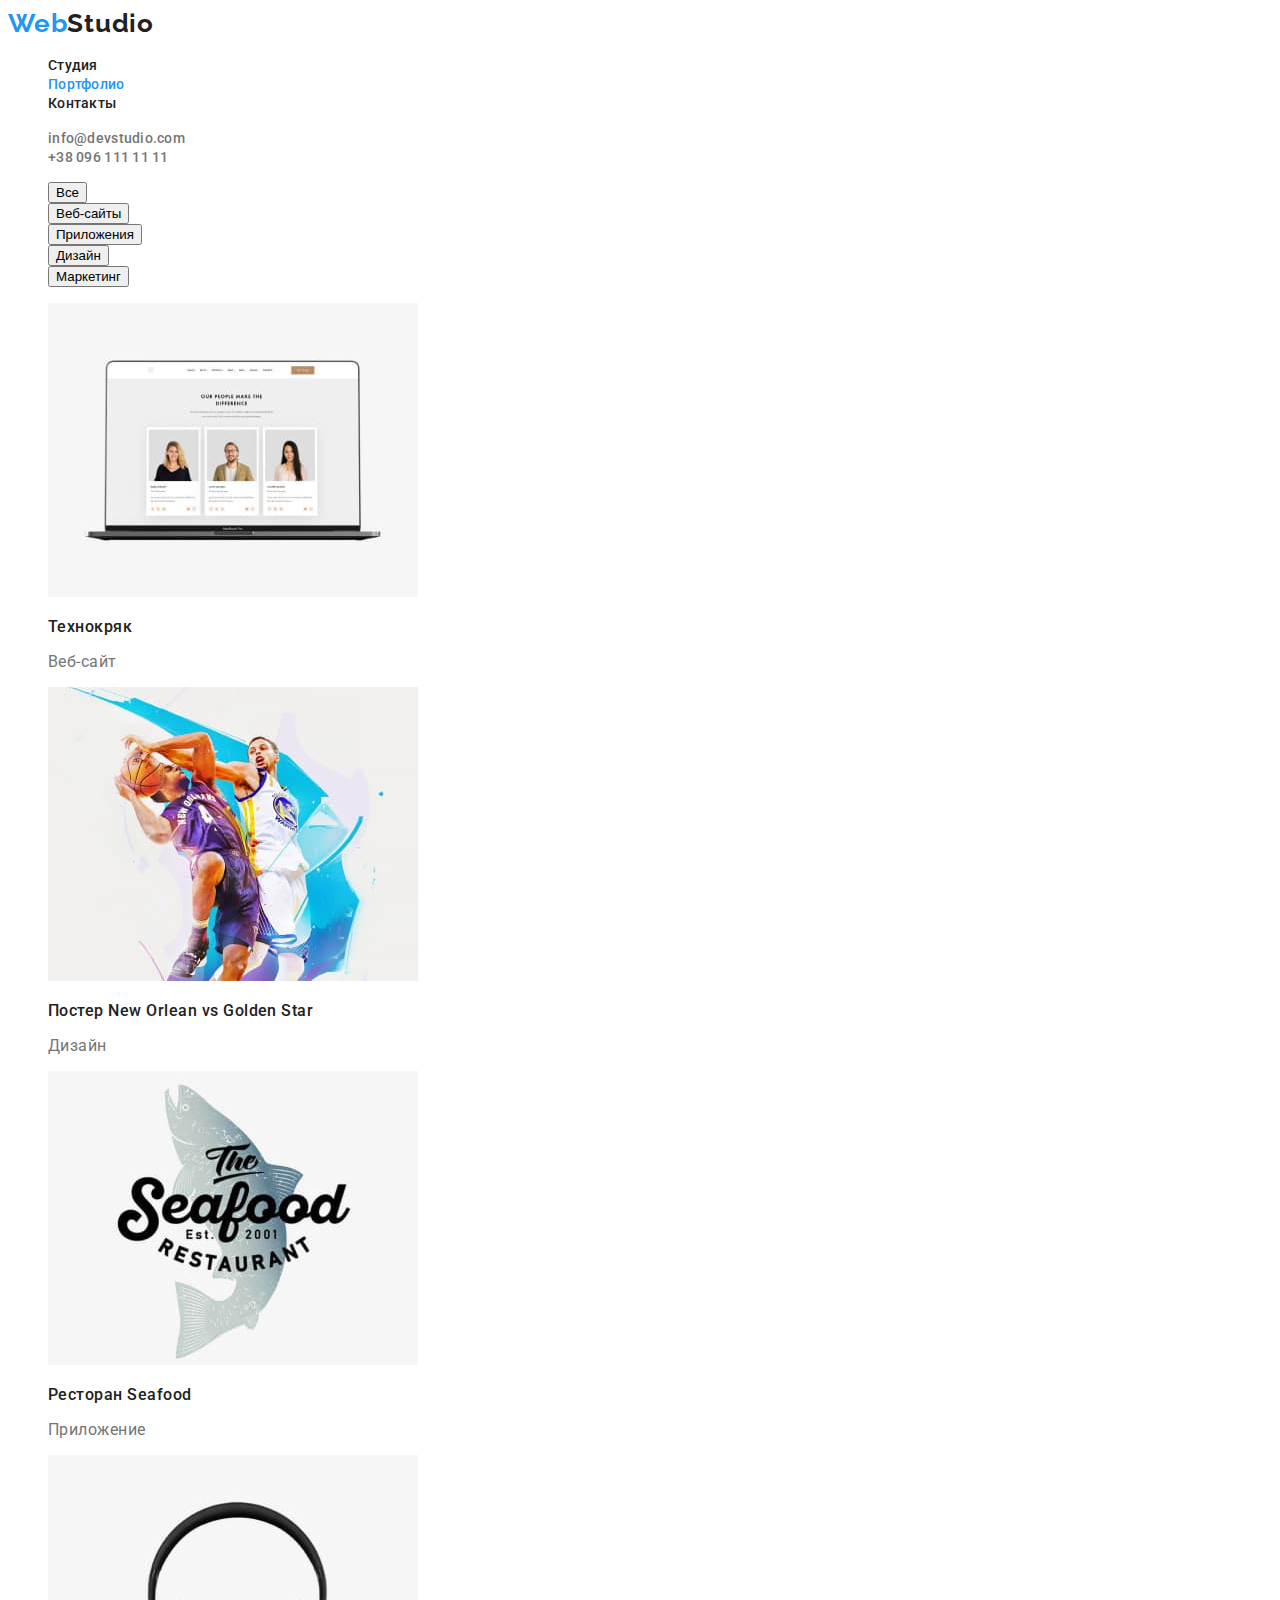
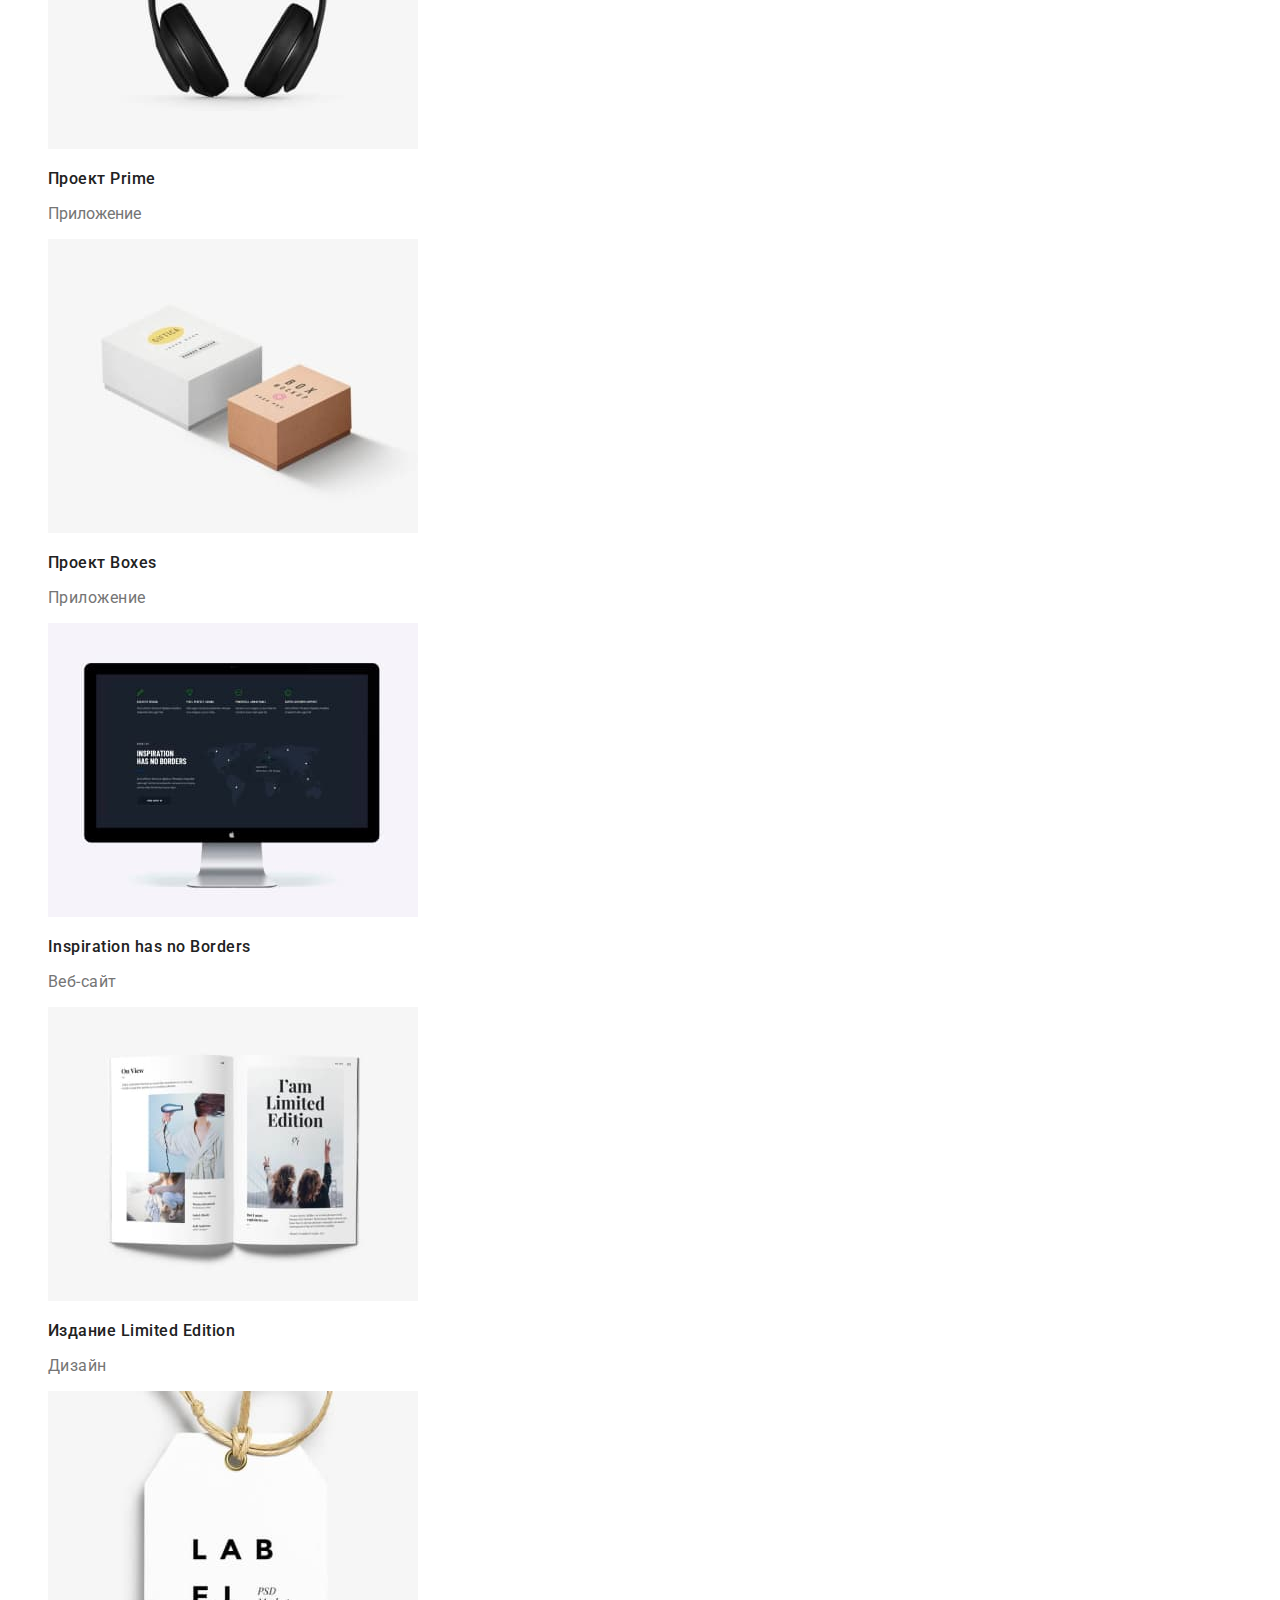
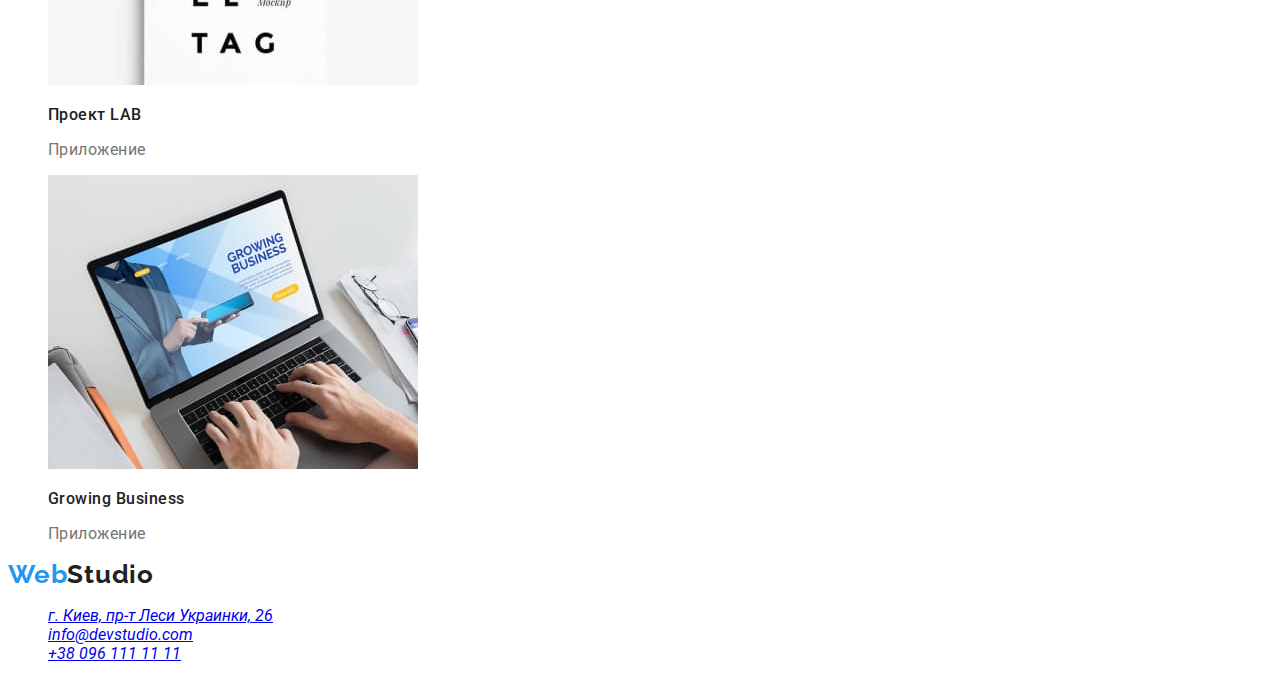
==== portfolio.html @ 40809d77 "Decorate pages" ====
<!DOCTYPE html>
<html lang="en">
<head>
    <meta charset="UTF-8">
    <meta http-equiv="X-UA-Compatible" content="IE=edge">
    <meta name="viewport" content="width=device-width, initial-scale=1.0">
    <title>Document</title>
    <link href="https://fonts.googleapis.com/css2?family=Raleway:wght@700&family=Roboto:wght@400;500;700;900&display=swap"
        rel="stylesheet">
    <link rel="stylesheet" href="CSS/styles.css">
</head>
<body>
    <header>
    <nav>
        <a lang="en" href="./index.html" class="logo">Web<span class="studio">Studio</span></a>
        <ul class="site-nav">
            <li><a href="./index.html" class="link">Студия</a></li>
            <li><a href="./portfolio.html" class="link current">Портфолио</a></li>
            <li><a href="" class="link">Контакты</a></li>
        </ul>
    </nav>
    <ul class="contacts">
        <li><a href="mailto:info@devstudio.com" class="link">info@devstudio.com</a></li>
        <li><a href="tel:+380961111111" class="link">+38 096 111 11 11</a></li>
    </ul>
    
    </header>
    
    <main>
        <!--Портфолио-->
        <section>
            <h1 hidden>Портфолио</h1>
            <!--Фильтр-->
            <ul>
                <li> <button type="button">Все</button></li>
                <li> <button type="button">Веб-сайты</button></li>
                <li> <button type="button">Приложения</button></li>
                <li> <button type="button">Дизайн</button></li>
                <li> <button type="button">Маркетинг</button></li>
            </ul>
            <ul class="work-list">
                <li>
                    <img src="./images/portfolio/img1.jpg" alt="страница сайта с фото сотрудников" width="370">
                    <h3 class="title">Технокряк</h3>
                    <p class="work-list-item">Веб-сайт</p>
                </li>
                <li>
                    <img src="./images/portfolio/img2.jpg" alt="мужчины играют в баскетбол" width="370">
                    <h3 class="title">Постер New Orlean vs Golden Star</h3>
                    <p class="work-list-item">Дизайн</p>
                </li>
                <li>
                    <img src="./images/portfolio/img3.jpg" alt="логотип ресторана" width="370">
                    <h3 class="title">Ресторан Seafood</h3>
                    <p class="work-list-item">Приложение</p>
                </li>
                <li>
                    <img src="./images/portfolio/img4.jpg" alt="наушники" width="370">
                    <h3 class="title">Проект Prime</h3>
                    <p>Приложение</p>
                </li>
                <li>
                    <img src="./images/portfolio/img5.jpg" alt="белая и коричневая коробочки" width="370">
                    <h3 class="title">Проект Boxes</h3>
                    <p class="work-list-item">Приложение</p>
                </li>
                <li> 
                    <img src="./images/portfolio/img6.jpg" alt="страница сайта на экране монитора" width="370">
                    <h3 class="title">Inspiration has no Borders</h3>
                    <p class="work-list-item">Веб-сайт</p>
                </li>
                <li>
                    <img src="./images/portfolio/img7.jpg" alt="разворот журнала" width="370">
                    <h3 class="title">Издание Limited Edition</h3>
                    <p class="work-list-item">Дизайн</p>
                </li>
                <li>
                    <img src="./images/portfolio/img8.jpg" alt="бумажный стикер с надписью на веревке" width="370">
                    <h3 class="title">Проект LAB</h3>
                    <p class="work-list-item">Приложение</p>
                </li>
                <li>
                    <img src="./images/portfolio/img9.jpg" alt="руки печатают на клавиатуре открытого лэптопа" width="370">
                    <h3 class="title">Growing Business</h3>
                    <p class="work-list-item">Приложение</p>
                </li>
            </ul>
        </section> 
    
    </main>
    <footer>
        <!--Контакты-->
        <a lang="en" href="./index.html" class="logo">Web<span class="studio">Studio</span></a>
        <address>
            <ul>
                <li><a href="https://goo.gl/maps/wL5UkcS4z9jSfZPP9" target="_blank" rel="noopener noreferrer">г. Киев, пр-т
                        Леси Украинки, 26</a></li>
                <li><a href="mailto:info@devstudio.com">info@devstudio.com</a></li>
                <li><a href="tel:+380961111111">+38 096 111 11 11</a></li>
            </ul>
        </address>
    
    </footer>
 
</body>
</html>
---- CSS/styles.css ----
/* цвет основного текста #757575; */
/* вторичный цвет текста #212121; */
/* белый #FFFFFF; */
/* акцент #2196F3; */
/* вторичный цвет фона #F5F4FA; */

:root {
--main-text-color: #757575;
--secondary-text-color: #212121;
--accent-color: #2196F3;
--main-bg-color: #FFFFFF;
--header-bg-color: #FFFFFF;
--footer-bg-color: #2F303A;


}

body {
    background-color: var(--main-bg-color);
    color: var(--main-text-color);

    font-family: Roboto, sens-serif;
}

ul {
    list-style: none;
}
.link {
    text-decoration: none;
}

/* Header */
.logo {
    color: var(--accent-color);
    font-family: Raleway, sens-serif;
    text-decoration: none;
    font-style: normal;
    font-weight: 700;
    font-size: 26px;
    line-height: 31px;    
    letter-spacing: 0.03em;
}
.studio {
    color: #212121;
    font-family: Raleway, sens-serif;
    text-decoration: none;
    font-style: normal;
    font-weight: 700;
    font-size: 26px;
    line-height: 31px;
    letter-spacing: 0.03em;
}

/* site nav */
.site-nav .link {
    color: var(--secondary-text-color);
    font-style: normal;
        font-weight: 500;
        font-size: 14px;
        line-height: 16px;
        letter-spacing: 0.02em;

}
.site-nav .link:hover,
.site-nav .link:focus {
    color: var(--accent-color);
}

.site-nav .link.current {
    color: var(--accent-color);
    font-style: normal;
        font-weight: 500;
        font-size: 14px;
        line-height: 16px;
        letter-spacing: 0.02em;
}

.contacts .link {
    color: var(--main-text-color);
    font-style: normal;
        font-weight: 500;
        font-size: 14px;
        line-height: 16px;
        letter-spacing: 0.02em;

}
.contacts .link:hover,
.contacts .link:focus {
    color: var(--accent-color);
}

/* Hero */
.hero {
    background-color: #2F303A;
}
.hero-title {
    color: #ffffff;
    font-style: normal;
        font-weight: 900;
        font-size: 44px;
        line-height: 60px;         
        text-align: center;
        letter-spacing: 0.06em;
        text-transform: uppercase;
}
.hero-button {
    color: #ffffff;
    background-color: var(--accent-color);
    font-family: Roboto, sens-serif;
    font-style: normal;
        font-weight: 700;
        font-size: 16px;
        line-height: 30px;
        display: flex;
        align-items: center;
        text-align: center;
        letter-spacing: 0.06em;
}
.hero-button:hover,
.hero-button:focus {
    background-color: #188CE8;
}
/* Section */
.section-title {
    color: var(--secondary-text-color);
    font-style: normal;
        font-weight: 700;
        font-size: 36px;
        line-height: 42px;
        text-align: center;
        letter-spacing: 0.03em;
}

/* Features */
.features-list .title
{
    color: var(--secondary-text-color);
    font-style: normal;
        font-weight: 700;
        font-size: 14px;
        line-height: 16px;
        letter-spacing: 0.03em;
        text-transform: uppercase;
}

.features-text {
    color: var(--main-text-color);
    font-style: normal;
        font-weight: 400;
        font-size: 14px;
        line-height: 24px;          
        letter-spacing: 0.03em;
}
/* Team */
.team-list .title {
    color: var(--secondary-text-color);
}

.position {
    color: var(--main-text-color);
    font-style: normal;
        font-weight: 400;
        font-size: 16px;
        line-height: 19px;      
        letter-spacing: 0.03em;
}

/* Portfolio */
.work-list .title {
    color: var(--secondary-text-color);
    font-style: normal;
        font-weight: 500;
        font-size: 16px;
        line-height: 19px;
        letter-spacing: 0.03em;
}
.work-list-item {
    color: var(--main-text-color);
    font-style: normal;
        font-weight: 400;
        font-size: 16px;
        line-height: 19px;      
        letter-spacing: 0.03em;
}
/* Footter */
.address {
    
   

}
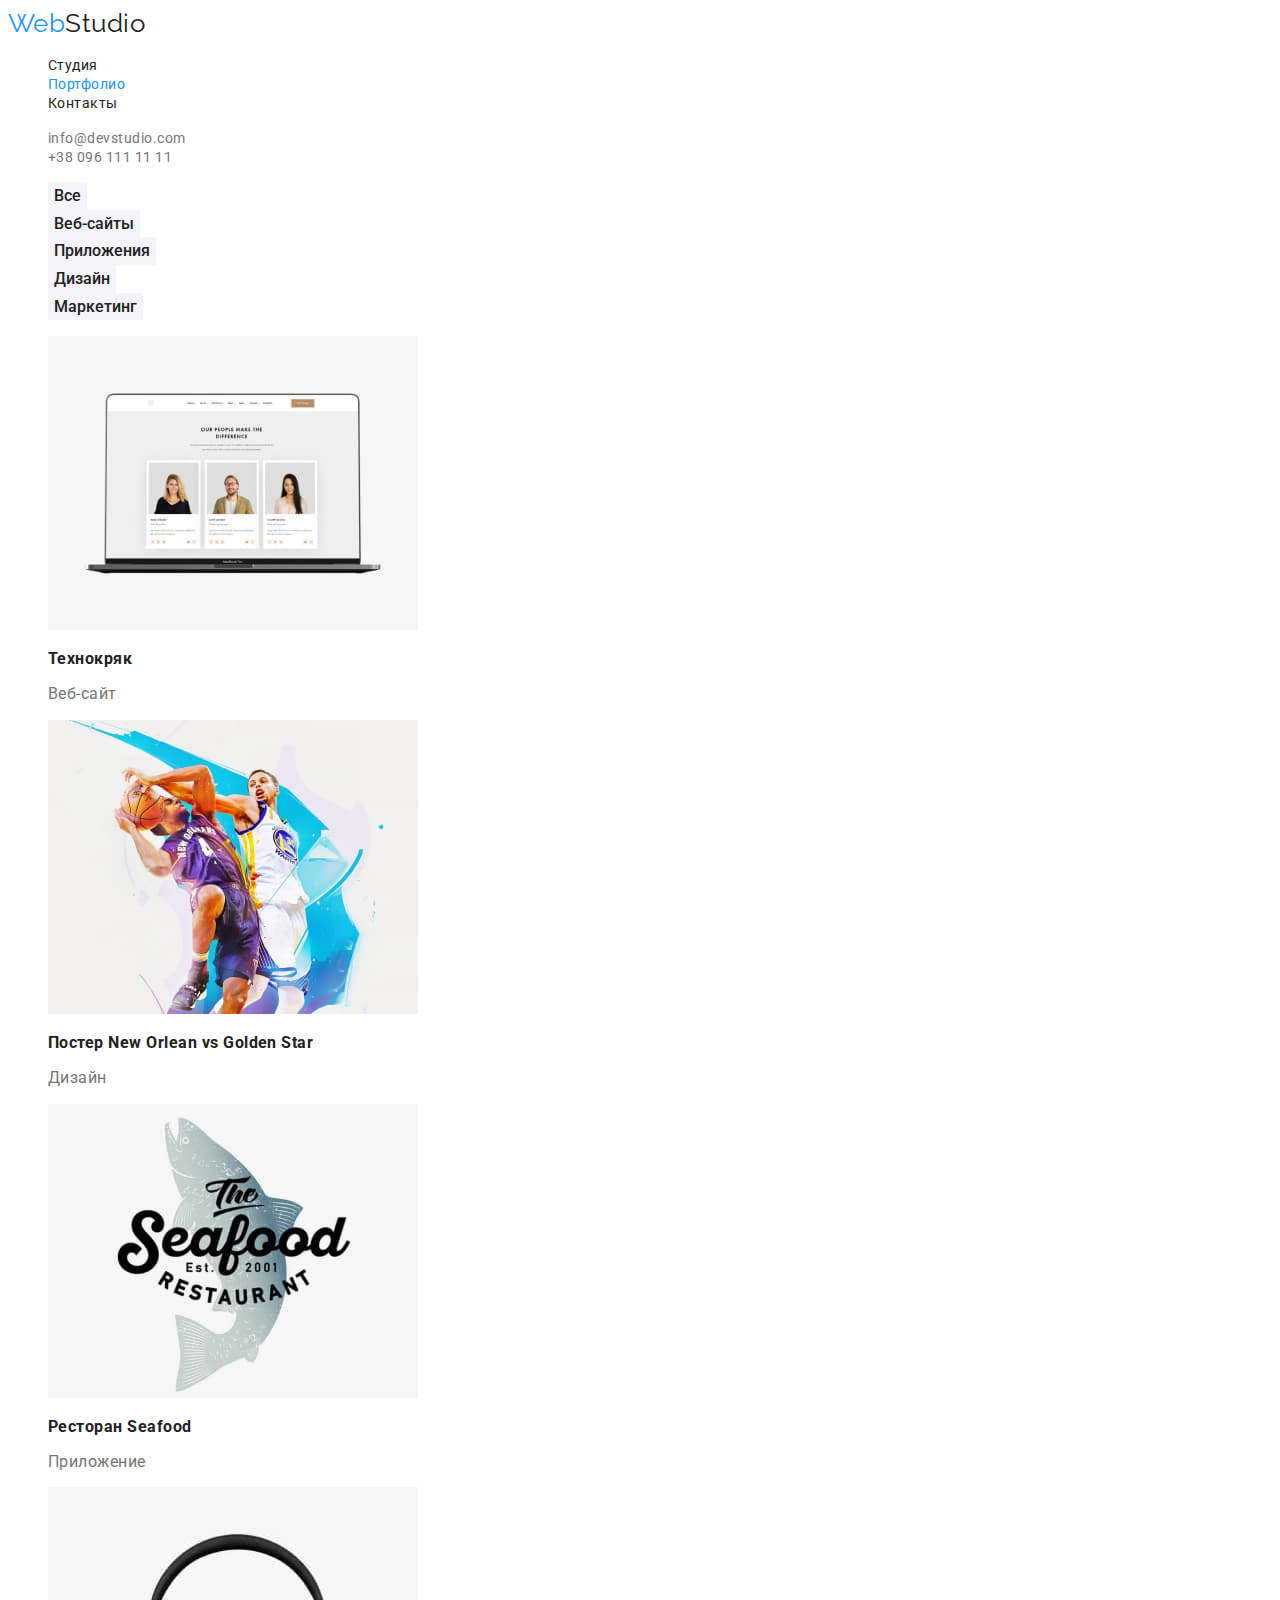
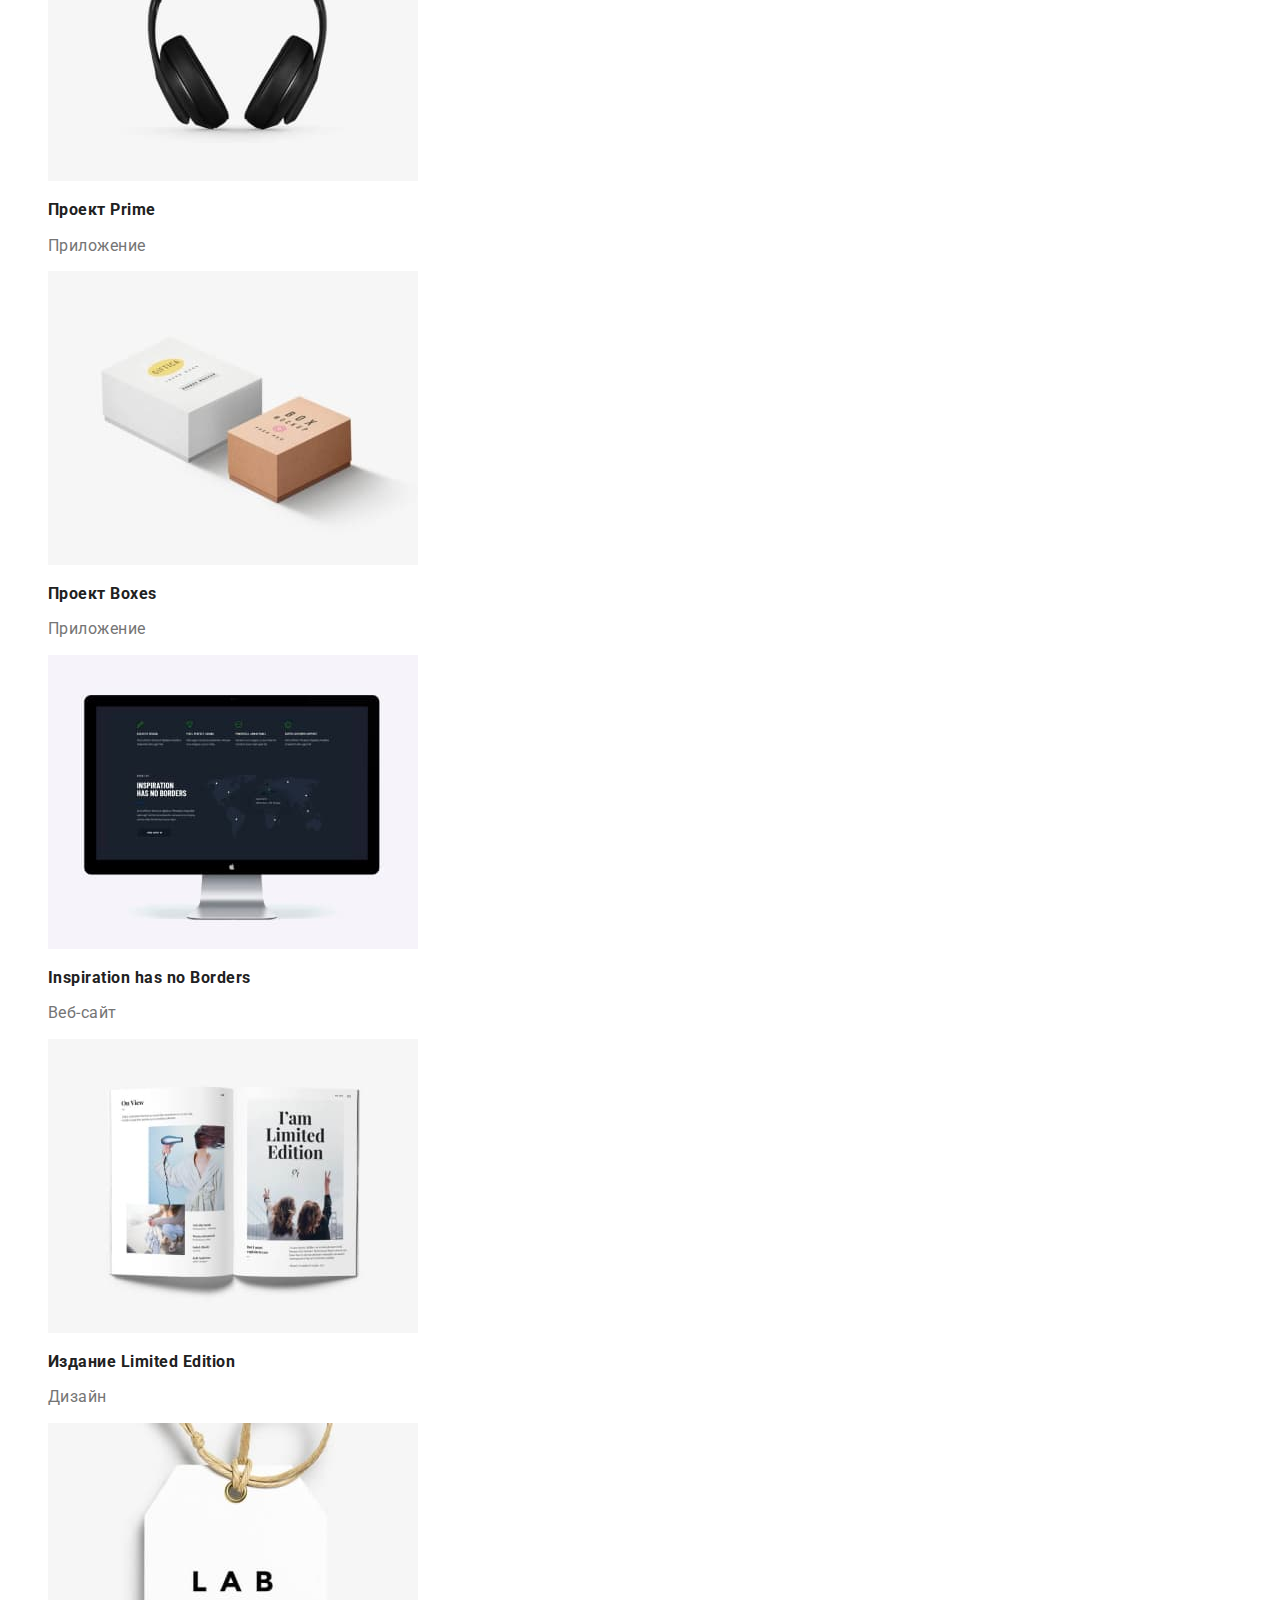
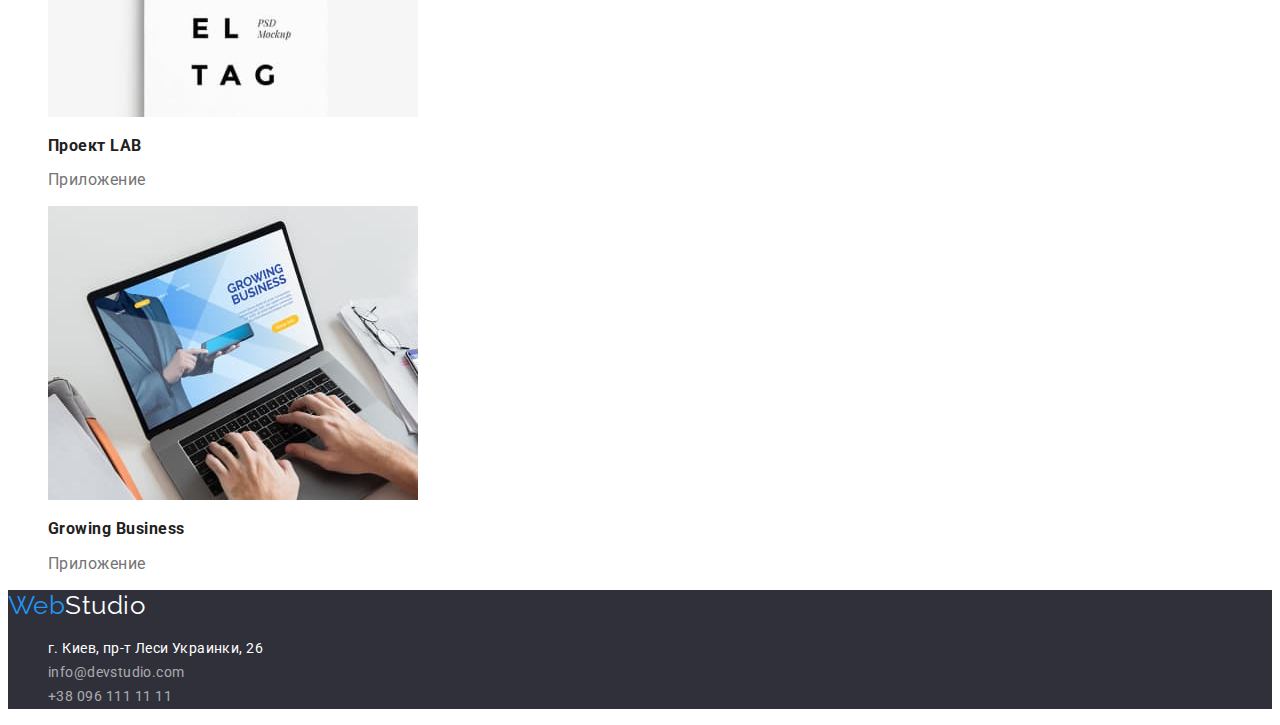
==== commit 866cce05: "creeate hw-2" ====
--- a/portfolio.html
+++ b/portfolio.html
@@ -31,12 +31,12 @@
         <section>
             <h1 hidden>Портфолио</h1>
             <!--Фильтр-->
-            <ul>
-                <li> <button type="button">Все</button></li>
-                <li> <button type="button">Веб-сайты</button></li>
-                <li> <button type="button">Приложения</button></li>
-                <li> <button type="button">Дизайн</button></li>
-                <li> <button type="button">Маркетинг</button></li>
+            <ul class="filter">
+                <li> <button type="button" class="filter-button">Все</button></li>
+                <li> <button type="button" class="filter-button">Веб-сайты</button></li>
+                <li> <button type="button" class="filter-button">Приложения</button></li>
+                <li> <button type="button" class="filter-button">Дизайн</button></li>
+                <li> <button type="button" class="filter-button">Маркетинг</button></li>
             </ul>
             <ul class="work-list">
                 <li>
@@ -88,15 +88,16 @@
         </section> 
     
     </main>
-    <footer>
+    <footer class="footer">
         <!--Контакты-->
-        <a lang="en" href="./index.html" class="logo">Web<span class="studio">Studio</span></a>
+        <a lang="en" href="./index.html" class="logo">Web<span class="studio-footer">Studio</span></a>
         <address>
             <ul>
-                <li><a href="https://goo.gl/maps/wL5UkcS4z9jSfZPP9" target="_blank" rel="noopener noreferrer">г. Киев, пр-т
-                        Леси Украинки, 26</a></li>
-                <li><a href="mailto:info@devstudio.com">info@devstudio.com</a></li>
-                <li><a href="tel:+380961111111">+38 096 111 11 11</a></li>
+                <li><a href="https://goo.gl/maps/wL5UkcS4z9jSfZPP9" target="_blank" rel="noopener noreferrer"
+                        class="address-link">г. Киев, пр-т Леси
+                        Украинки, 26</a></li>
+                <li><a class="mail-link" href="mailto:info@devstudio.com">info@devstudio.com</a></li>
+                <li><a class="tel-link" href="tel:+380961111111">+38 096 111 11 11</a></li>
             </ul>
         </address>
     
--- a/CSS/styles.css
+++ b/CSS/styles.css
@@ -18,8 +18,8 @@
 body {
     background-color: var(--main-bg-color);
     color: var(--main-text-color);
-
     font-family: Roboto, sens-serif;
+    letter-spacing: 0.03em;
 }
 
 ul {
@@ -34,31 +34,25 @@
     color: var(--accent-color);
     font-family: Raleway, sens-serif;
     text-decoration: none;
-    font-style: normal;
-    font-weight: 700;
-    font-size: 26px;
-    line-height: 31px;    
-    letter-spacing: 0.03em;
+    font-size: 26px;
+    line-height: 1.2;    
+    
 }
 .studio {
     color: #212121;
     font-family: Raleway, sens-serif;
     text-decoration: none;
-    font-style: normal;
-    font-weight: 700;
-    font-size: 26px;
-    line-height: 31px;
-    letter-spacing: 0.03em;
+    font-size: 26px;
+    line-height: 1.2;
+    
 }
 
 /* site nav */
 .site-nav .link {
     color: var(--secondary-text-color);
-    font-style: normal;
-        font-weight: 500;
-        font-size: 14px;
-        line-height: 16px;
-        letter-spacing: 0.02em;
+    font-size: 14px;
+    line-height: 1.14;
+    
 
 }
 .site-nav .link:hover,
@@ -68,20 +62,16 @@
 
 .site-nav .link.current {
     color: var(--accent-color);
-    font-style: normal;
-        font-weight: 500;
-        font-size: 14px;
-        line-height: 16px;
-        letter-spacing: 0.02em;
+    font-size: 14px;
+    line-height: 1.14;
+    
 }
 
 .contacts .link {
     color: var(--main-text-color);
-    font-style: normal;
-        font-weight: 500;
-        font-size: 14px;
-        line-height: 16px;
-        letter-spacing: 0.02em;
+    font-size: 14px;
+    line-height: 1.14;
+    
 
 }
 .contacts .link:hover,
@@ -95,26 +85,28 @@
 }
 .hero-title {
     color: #ffffff;
-    font-style: normal;
-        font-weight: 900;
-        font-size: 44px;
-        line-height: 60px;         
-        text-align: center;
-        letter-spacing: 0.06em;
-        text-transform: uppercase;
+    font-weight: 900;
+    font-size: 44px;
+    line-height: 1.36;         
+    text-align: center;
+    text-transform: uppercase;
 }
 .hero-button {
+    cursor: pointer;
+    border: none;
+
     color: #ffffff;
     background-color: var(--accent-color);
     font-family: Roboto, sens-serif;
-    font-style: normal;
-        font-weight: 700;
-        font-size: 16px;
-        line-height: 30px;
-        display: flex;
-        align-items: center;
-        text-align: center;
-        letter-spacing: 0.06em;
+    font-size: 16px;
+    font-style: normal;
+    font-weight: 700;
+    line-height: 1.87;
+    display: flex;
+    align-items: center;
+    text-align: center;
+    
+    
 }
 .hero-button:hover,
 .hero-button:focus {
@@ -123,68 +115,124 @@
 /* Section */
 .section-title {
     color: var(--secondary-text-color);
-    font-style: normal;
-        font-weight: 700;
-        font-size: 36px;
-        line-height: 42px;
-        text-align: center;
-        letter-spacing: 0.03em;
+    font-size: 36px;
+    line-height: 1.16;
+    text-align: center;
+    
 }
 
 /* Features */
 .features-list .title
 {
     color: var(--secondary-text-color);
-    font-style: normal;
-        font-weight: 700;
-        font-size: 14px;
-        line-height: 16px;
-        letter-spacing: 0.03em;
-        text-transform: uppercase;
+    font-size: 14px;
+    line-height: 1.14;
+    text-transform: uppercase;
 }
 
 .features-text {
     color: var(--main-text-color);
-    font-style: normal;
-        font-weight: 400;
-        font-size: 14px;
-        line-height: 24px;          
-        letter-spacing: 0.03em;
+    font-size: 14px;
+    line-height: 1.7;          
+    
 }
 /* Team */
 .team-list .title {
     color: var(--secondary-text-color);
+    font-weight: 500;
+    font-size: 16px;
 }
 
 .position {
     color: var(--main-text-color);
-    font-style: normal;
-        font-weight: 400;
-        font-size: 16px;
-        line-height: 19px;      
-        letter-spacing: 0.03em;
+    font-size: 16px;
+    line-height: 1.18;      
+    
 }
 
 /* Portfolio */
 .work-list .title {
     color: var(--secondary-text-color);
-    font-style: normal;
-        font-weight: 500;
-        font-size: 16px;
-        line-height: 19px;
-        letter-spacing: 0.03em;
+    font-size: 16px;
+    line-height: 1.18;
+    
 }
 .work-list-item {
     color: var(--main-text-color);
-    font-style: normal;
-        font-weight: 400;
-        font-size: 16px;
-        line-height: 19px;      
-        letter-spacing: 0.03em;
-}
+    font-size: 16px;
+    line-height: 1.18;      
+    
+}
+.filter-button {
+    cursor: pointer;
+    border: none;
+
+    background-color: #F5F4FA;
+    color: #212121;
+    font-family: Roboto, sens-serif;
+    font-style: normal;
+    font-weight: 500;
+    font-size: 16px;
+    line-height: 1.6;
+    text-align: center;       
+}
+
+.filter-button:hover,
+.filter-button:focus {
+    background-color: #2196F3;
+    color: #FFFFFF;
+}
+
+
+
+
+
 /* Footter */
-.address {
-    
-   
-
+.footer {
+    background-color: var(--footer-bg-color);
+}
+
+.logo-footer {
+    color: var(--accent-color);
+    font-family: Raleway, sens-serif;
+    text-decoration: none;
+    font-size: 26px;
+    line-height: 1.2;
+    
+}
+
+.studio-footer {
+    color: #FFFFFF;
+    font-family: Raleway, sens-serif;
+    text-decoration: none;
+    font-size: 26px;
+    line-height: 1.2;
+    
+}
+.address-link {
+    text-decoration: none;
+    color: #FFFFFF;
+    font-family: Roboto;
+    font-style: normal;
+    font-size: 14px;
+    line-height: 1.7;          
+    letter-spacing: 0.03em;
+}
+.mail-link {
+    text-decoration: none;
+    color: rgba(255, 255, 255, 0.6);
+    font-family: Roboto;
+    font-style: normal;
+    font-size: 14px;
+    line-height: 1.7;
+    letter-spacing: 0.03em;
+}
+
+.tel-link {
+    text-decoration: none;
+    color: rgba(255, 255, 255, 0.6);
+    font-family: Roboto;
+    font-style: normal;
+    font-size: 14px;
+    line-height: 1.7;
 }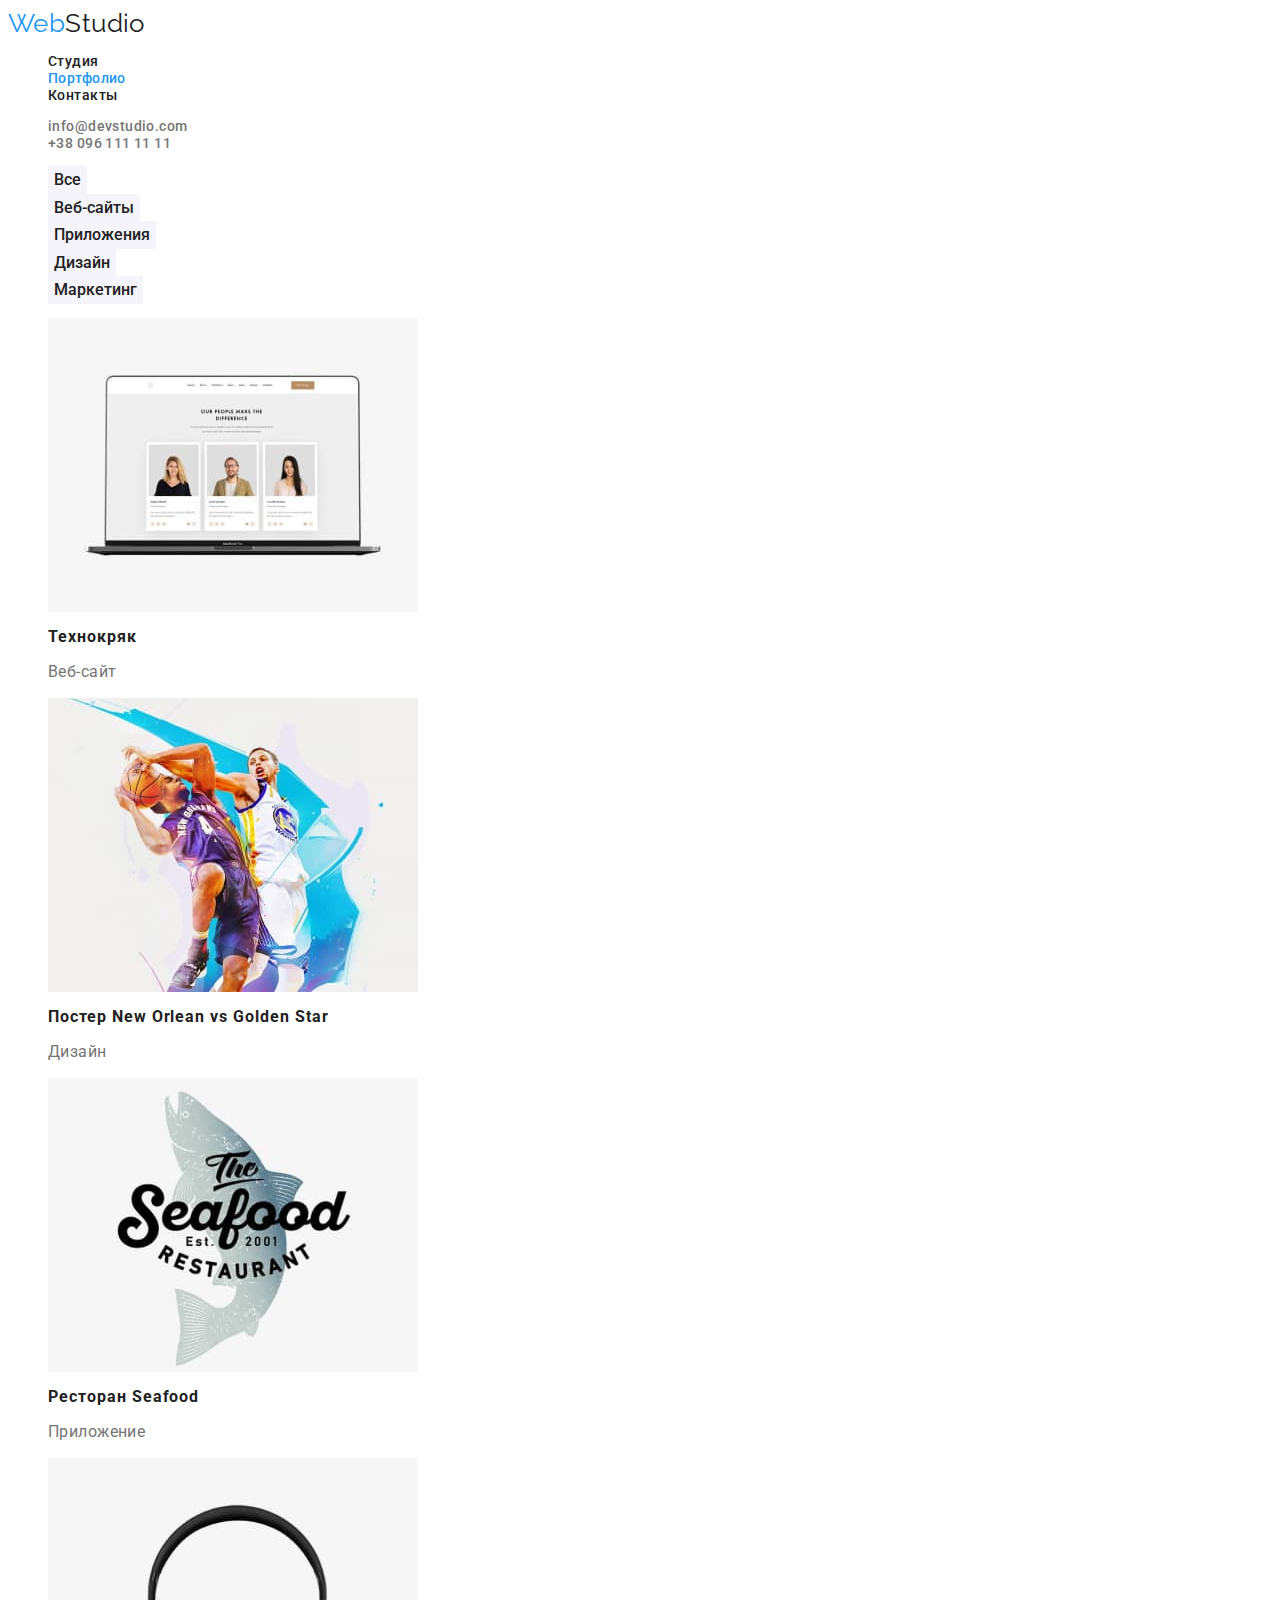
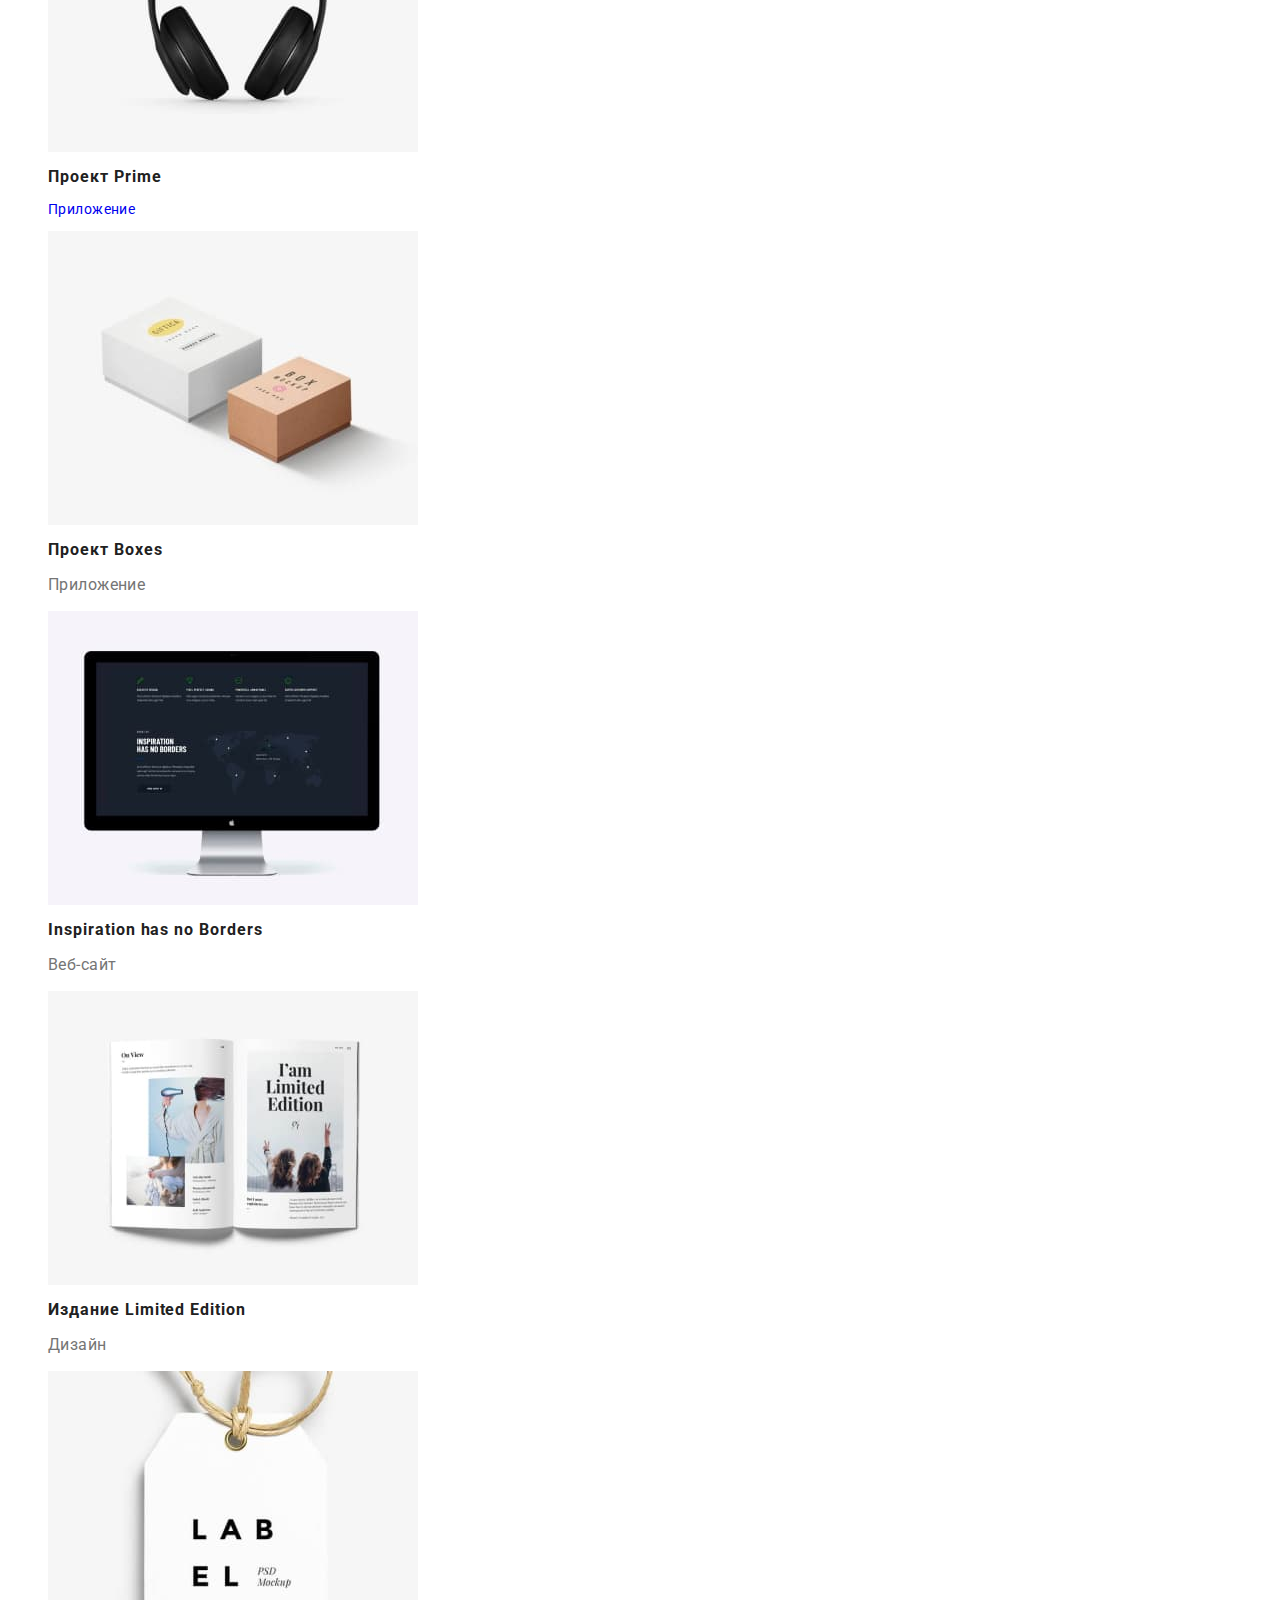
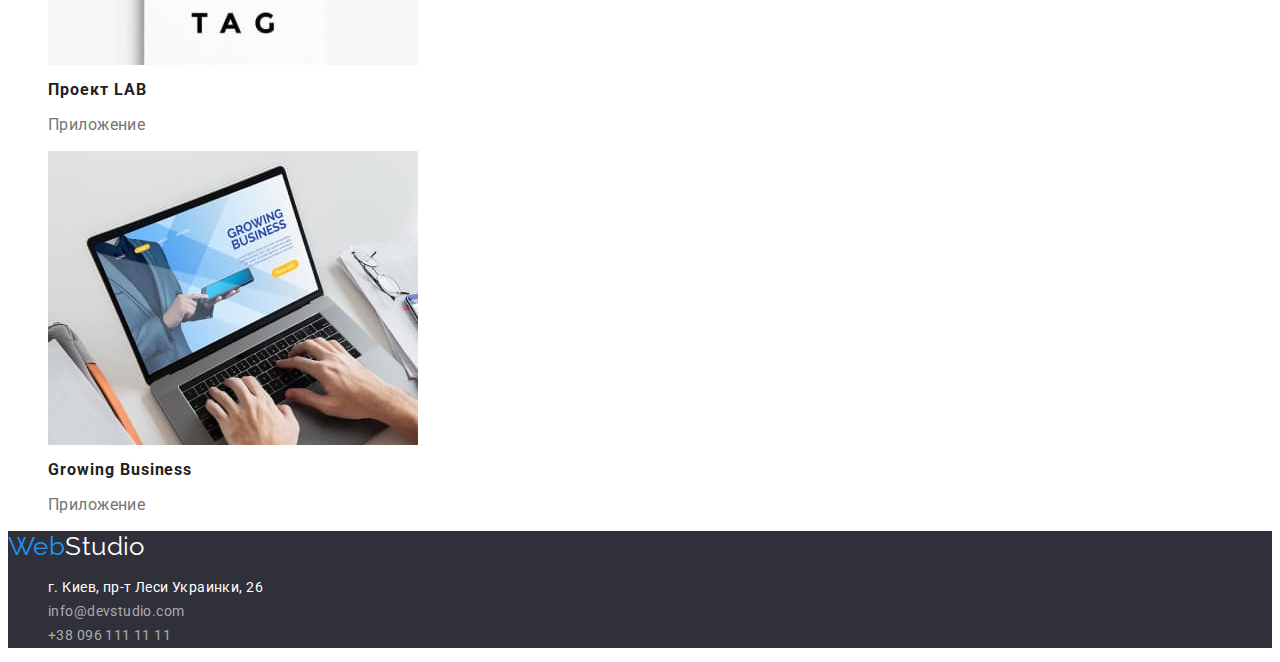
==== commit 51f9a5e9: "Update hw-2" ====
--- a/portfolio.html
+++ b/portfolio.html
@@ -1,5 +1,5 @@
 <!DOCTYPE html>
-<html lang="en">
+<html lang="ru">
 <head>
     <meta charset="UTF-8">
     <meta http-equiv="X-UA-Compatible" content="IE=edge">
@@ -39,50 +39,59 @@
                 <li> <button type="button" class="filter-button">Маркетинг</button></li>
             </ul>
             <ul class="work-list">
-                <li>
-                    <img src="./images/portfolio/img1.jpg" alt="страница сайта с фото сотрудников" width="370">
-                    <h3 class="title">Технокряк</h3>
+                <li><a href="./index.html" class="work-card">
+                    <img src="./images/portfolio/img1.jpg" alt="страница сайта с фото сотрудников">
+                    <h2 class="work-list-title">Технокряк</h2>
                     <p class="work-list-item">Веб-сайт</p>
+                    </a>
                 </li>
-                <li>
+                <li><a href="./index.html" class="work-card">
                     <img src="./images/portfolio/img2.jpg" alt="мужчины играют в баскетбол" width="370">
-                    <h3 class="title">Постер New Orlean vs Golden Star</h3>
+                    <h2 class="work-list-title">Постер New Orlean vs Golden Star</h2>
                     <p class="work-list-item">Дизайн</p>
+                    </a>
                 </li>
-                <li>
+                <li><a href="./index.html" class="work-card">
                     <img src="./images/portfolio/img3.jpg" alt="логотип ресторана" width="370">
-                    <h3 class="title">Ресторан Seafood</h3>
+                    <h2 class="work-list-title">Ресторан Seafood</h2>
                     <p class="work-list-item">Приложение</p>
+                    </a>
                 </li>
-                <li>
+                <li><a href="./index.html" class="work-card">
                     <img src="./images/portfolio/img4.jpg" alt="наушники" width="370">
-                    <h3 class="title">Проект Prime</h3>
+                    <h2 class="work-list-title">Проект Prime</h2>
                     <p>Приложение</p>
+                    </a>
                 </li>
-                <li>
+                <li><a href="./index.html" class="work-card">
                     <img src="./images/portfolio/img5.jpg" alt="белая и коричневая коробочки" width="370">
-                    <h3 class="title">Проект Boxes</h3>
+                    <h2 class="work-list-title">Проект Boxes</h2>
                     <p class="work-list-item">Приложение</p>
+                    </a>
                 </li>
-                <li> 
+                <li><a href="./index.html" class="work-card">
                     <img src="./images/portfolio/img6.jpg" alt="страница сайта на экране монитора" width="370">
-                    <h3 class="title">Inspiration has no Borders</h3>
+                    <h2 class="work-list-title">Inspiration has no Borders</h2>
                     <p class="work-list-item">Веб-сайт</p>
+                    </a>
                 </li>
-                <li>
+                <li><a href="./index.html" class="work-card">
                     <img src="./images/portfolio/img7.jpg" alt="разворот журнала" width="370">
-                    <h3 class="title">Издание Limited Edition</h3>
+                    <h2 class="work-list-title">Издание Limited Edition</h2>
                     <p class="work-list-item">Дизайн</p>
+                    </a>
                 </li>
-                <li>
+                <li><a href="./index.html" class="work-card">
                     <img src="./images/portfolio/img8.jpg" alt="бумажный стикер с надписью на веревке" width="370">
-                    <h3 class="title">Проект LAB</h3>
+                    <h2 class="work-list-title">Проект LAB</h2>
                     <p class="work-list-item">Приложение</p>
+                    </a>
                 </li>
-                <li>
+                <li><a href="./index.html" class="work-card">
                     <img src="./images/portfolio/img9.jpg" alt="руки печатают на клавиатуре открытого лэптопа" width="370">
-                    <h3 class="title">Growing Business</h3>
+                    <h2 class="work-list-title">Growing Business</h2>
                     <p class="work-list-item">Приложение</p>
+                    </a>
                 </li>
             </ul>
         </section> 
--- a/CSS/styles.css
+++ b/CSS/styles.css
@@ -11,6 +11,11 @@
 --main-bg-color: #FFFFFF;
 --header-bg-color: #FFFFFF;
 --footer-bg-color: #2F303A;
+--hero-text-color: #FFFFFF;
+--button-text-color: #FFFFFF;
+--footer-text-color: #FFFFFF;
+
+
 
 
 }
@@ -20,6 +25,7 @@
     color: var(--main-text-color);
     font-family: Roboto, sens-serif;
     letter-spacing: 0.03em;
+    font-size: 14px;
 }
 
 ul {
@@ -39,7 +45,7 @@
     
 }
 .studio {
-    color: #212121;
+    color: var(--secondary-text-color);
     font-family: Raleway, sens-serif;
     text-decoration: none;
     font-size: 26px;
@@ -50,8 +56,8 @@
 /* site nav */
 .site-nav .link {
     color: var(--secondary-text-color);
-    font-size: 14px;
-    line-height: 1.14;
+    line-height: 1.14;
+    font-weight: 500;
     
 
 }
@@ -62,15 +68,15 @@
 
 .site-nav .link.current {
     color: var(--accent-color);
-    font-size: 14px;
-    line-height: 1.14;
+    line-height: 1.14;
+    font-weight: 500;
     
 }
 
 .contacts .link {
     color: var(--main-text-color);
-    font-size: 14px;
-    line-height: 1.14;
+    line-height: 1.14;
+    font-weight: 500;
     
 
 }
@@ -81,10 +87,10 @@
 
 /* Hero */
 .hero {
-    background-color: #2F303A;
+    background-color:var(--footer-bg-color);
 }
 .hero-title {
-    color: #ffffff;
+    color: var(--hero-text-color);
     font-weight: 900;
     font-size: 44px;
     line-height: 1.36;         
@@ -95,7 +101,7 @@
     cursor: pointer;
     border: none;
 
-    color: #ffffff;
+    color: var(--button-text-color);
     background-color: var(--accent-color);
     font-family: Roboto, sens-serif;
     font-size: 16px;
@@ -125,14 +131,12 @@
 .features-list .title
 {
     color: var(--secondary-text-color);
-    font-size: 14px;
     line-height: 1.14;
     text-transform: uppercase;
 }
 
 .features-text {
     color: var(--main-text-color);
-    font-size: 14px;
     line-height: 1.7;          
     
 }
@@ -151,13 +155,20 @@
 }
 
 /* Portfolio */
-.work-list .title {
+.work-card {
+    text-decoration: none;
+}
+
+.work-list-title {
+    
     color: var(--secondary-text-color);
     font-size: 16px;
     line-height: 1.18;
+    letter-spacing: 0.06em;
     
 }
 .work-list-item {
+ 
     color: var(--main-text-color);
     font-size: 16px;
     line-height: 1.18;      
@@ -168,7 +179,7 @@
     border: none;
 
     background-color: #F5F4FA;
-    color: #212121;
+    color: var(--secondary-text-color);
     font-family: Roboto, sens-serif;
     font-style: normal;
     font-weight: 500;
@@ -179,11 +190,9 @@
 
 .filter-button:hover,
 .filter-button:focus {
-    background-color: #2196F3;
-    color: #FFFFFF;
-}
-
-
+    background-color: var(--accent-color);
+    color: var(--button-text-color);
+}
 
 
 
@@ -202,7 +211,7 @@
 }
 
 .studio-footer {
-    color: #FFFFFF;
+    color: var(--footer-text-color);
     font-family: Raleway, sens-serif;
     text-decoration: none;
     font-size: 26px;
@@ -211,8 +220,9 @@
 }
 .address-link {
     text-decoration: none;
-    color: #FFFFFF;
+    color: var(--footer-text-color);
     font-family: Roboto;
+    font-weight: 400;
     font-style: normal;
     font-size: 14px;
     line-height: 1.7;          
@@ -222,6 +232,7 @@
     text-decoration: none;
     color: rgba(255, 255, 255, 0.6);
     font-family: Roboto;
+    font-weight: 400;
     font-style: normal;
     font-size: 14px;
     line-height: 1.7;
@@ -232,6 +243,7 @@
     text-decoration: none;
     color: rgba(255, 255, 255, 0.6);
     font-family: Roboto;
+    font-weight: 400;
     font-style: normal;
     font-size: 14px;
     line-height: 1.7;
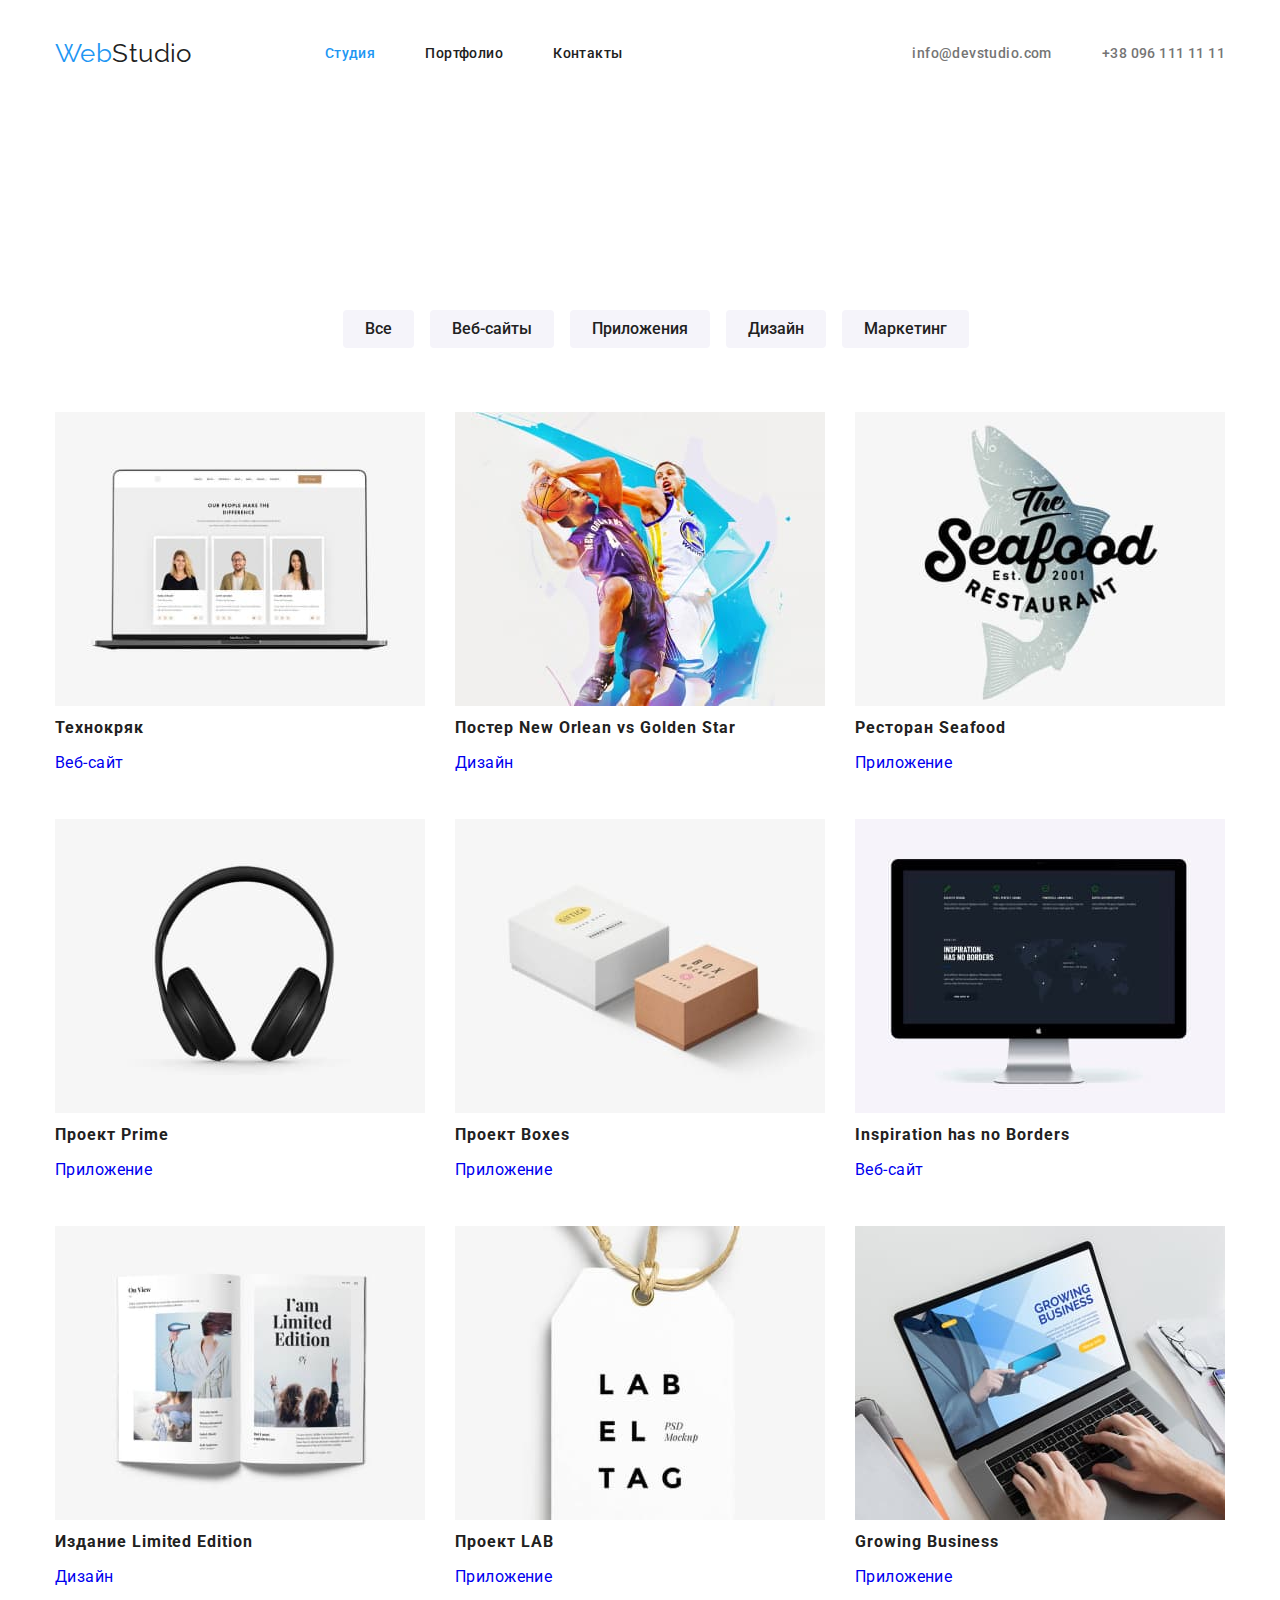
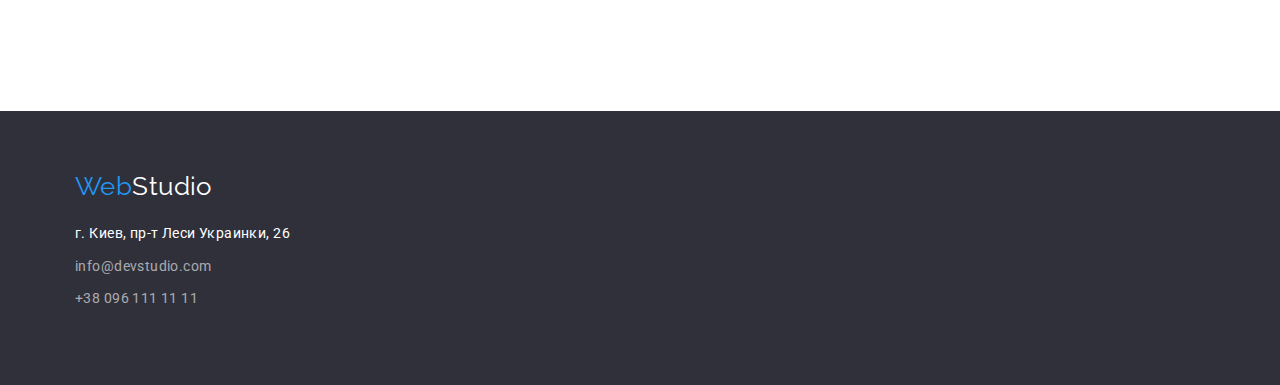
==== commit 62cde142: "hw3" ====
--- a/portfolio.html
+++ b/portfolio.html
@@ -7,108 +7,118 @@
     <title>Document</title>
     <link href="https://fonts.googleapis.com/css2?family=Raleway:wght@700&family=Roboto:wght@400;500;700;900&display=swap"
         rel="stylesheet">
+    <link rel="stylesheet" href="https://cdnjs.cloudflare.com/ajax/libs/modern-normalize/1.1.0/modern-normalize.min.css">
     <link rel="stylesheet" href="CSS/styles.css">
 </head>
 <body>
-    <header>
-    <nav>
-        <a lang="en" href="./index.html" class="logo">Web<span class="studio">Studio</span></a>
-        <ul class="site-nav">
-            <li><a href="./index.html" class="link">Студия</a></li>
-            <li><a href="./portfolio.html" class="link current">Портфолио</a></li>
-            <li><a href="" class="link">Контакты</a></li>
-        </ul>
-    </nav>
-    <ul class="contacts">
-        <li><a href="mailto:info@devstudio.com" class="link">info@devstudio.com</a></li>
-        <li><a href="tel:+380961111111" class="link">+38 096 111 11 11</a></li>
-    </ul>
+    <header class="page-header">
+    
+        <div class="container main-nav">
+            <nav class="header-nav">
+                <a lang="en" href="./index.html" class="logo">Web<span class="studio">Studio</span></a>
+                <ul class="site-nav list">
+                    <li class="item"><a href="./index.html" class="link current">Студия</a></li>
+                    <li class="item"><a href="./portfolio.html" class="link">Портфолио</a></li>
+                    <li class="item"><a href="" class="link">Контакты</a></li>
+                </ul>
+            </nav>
+            <ul class="auth-nav list">
+                <li class="item"><a href="mailto:info@devstudio.com" class="link">info@devstudio.com</a></li>
+                <li class="item"><a href="tel:+380961111111" class="link">+38 096 111 11 11</a></li>
+            </ul>
+        </div>
     
     </header>
     
     <main>
         <!--Портфолио-->
-        <section>
+        <section class="section">
+            
             <h1 hidden>Портфолио</h1>
             <!--Фильтр-->
+           <div class="container">
             <ul class="filter">
-                <li> <button type="button" class="filter-button">Все</button></li>
-                <li> <button type="button" class="filter-button">Веб-сайты</button></li>
-                <li> <button type="button" class="filter-button">Приложения</button></li>
-                <li> <button type="button" class="filter-button">Дизайн</button></li>
-                <li> <button type="button" class="filter-button">Маркетинг</button></li>
+                <li class="item"> <button type="button" class="filter-button">Все</button></li>
+                <li class="item"> <button type="button" class="filter-button">Веб-сайты</button></li>
+                <li class="item"> <button type="button" class="filter-button">Приложения</button></li>
+                <li class="item"> <button type="button" class="filter-button">Дизайн</button></li>
+                <li class="item"> <button type="button" class="filter-button">Маркетинг</button></li>
             </ul>
+           
             <ul class="work-list">
-                <li><a href="./index.html" class="work-card">
+                <li class="item"><a href="./index.html" class="work-card">
                     <img src="./images/portfolio/img1.jpg" alt="страница сайта с фото сотрудников">
                     <h2 class="work-list-title">Технокряк</h2>
                     <p class="work-list-item">Веб-сайт</p>
                     </a>
                 </li>
-                <li><a href="./index.html" class="work-card">
+                <li class="item"><a href="./index.html" class="work-card">
                     <img src="./images/portfolio/img2.jpg" alt="мужчины играют в баскетбол" width="370">
                     <h2 class="work-list-title">Постер New Orlean vs Golden Star</h2>
                     <p class="work-list-item">Дизайн</p>
                     </a>
                 </li>
-                <li><a href="./index.html" class="work-card">
+                <li class="item"><a href="./index.html" class="work-card">
                     <img src="./images/portfolio/img3.jpg" alt="логотип ресторана" width="370">
                     <h2 class="work-list-title">Ресторан Seafood</h2>
                     <p class="work-list-item">Приложение</p>
                     </a>
                 </li>
-                <li><a href="./index.html" class="work-card">
+                <li class="item"><a href="./index.html" class="work-card">
                     <img src="./images/portfolio/img4.jpg" alt="наушники" width="370">
                     <h2 class="work-list-title">Проект Prime</h2>
-                    <p>Приложение</p>
+                    <p class="work-list-item">Приложение</p>
                     </a>
                 </li>
-                <li><a href="./index.html" class="work-card">
+                <li class="item"><a href="./index.html" class="work-card">
                     <img src="./images/portfolio/img5.jpg" alt="белая и коричневая коробочки" width="370">
                     <h2 class="work-list-title">Проект Boxes</h2>
                     <p class="work-list-item">Приложение</p>
                     </a>
                 </li>
-                <li><a href="./index.html" class="work-card">
+                <li class="item"><a href="./index.html" class="work-card">
                     <img src="./images/portfolio/img6.jpg" alt="страница сайта на экране монитора" width="370">
                     <h2 class="work-list-title">Inspiration has no Borders</h2>
                     <p class="work-list-item">Веб-сайт</p>
                     </a>
                 </li>
-                <li><a href="./index.html" class="work-card">
+                <li class="item"><a href="./index.html" class="work-card">
                     <img src="./images/portfolio/img7.jpg" alt="разворот журнала" width="370">
                     <h2 class="work-list-title">Издание Limited Edition</h2>
                     <p class="work-list-item">Дизайн</p>
                     </a>
                 </li>
-                <li><a href="./index.html" class="work-card">
+                <li class="item"><a href="./index.html" class="work-card">
                     <img src="./images/portfolio/img8.jpg" alt="бумажный стикер с надписью на веревке" width="370">
                     <h2 class="work-list-title">Проект LAB</h2>
                     <p class="work-list-item">Приложение</p>
                     </a>
                 </li>
-                <li><a href="./index.html" class="work-card">
+                <li class="item"><a href="./index.html" class="work-card">
                     <img src="./images/portfolio/img9.jpg" alt="руки печатают на клавиатуре открытого лэптопа" width="370">
                     <h2 class="work-list-title">Growing Business</h2>
                     <p class="work-list-item">Приложение</p>
                     </a>
                 </li>
             </ul>
+        </div>
         </section> 
     
     </main>
     <footer class="footer">
         <!--Контакты-->
-        <a lang="en" href="./index.html" class="logo">Web<span class="studio-footer">Studio</span></a>
+    <div class="container">
+        <a lang="en" href="./index.html" class="logo-footer">Web<span class="studio-footer">Studio</span></a>
         <address>
-            <ul>
-                <li><a href="https://goo.gl/maps/wL5UkcS4z9jSfZPP9" target="_blank" rel="noopener noreferrer"
+            <ul class="address">
+                <li class="item"><a href="https://goo.gl/maps/wL5UkcS4z9jSfZPP9" target="_blank" rel="noopener noreferrer"
                         class="address-link">г. Киев, пр-т Леси
                         Украинки, 26</a></li>
-                <li><a class="mail-link" href="mailto:info@devstudio.com">info@devstudio.com</a></li>
-                <li><a class="tel-link" href="tel:+380961111111">+38 096 111 11 11</a></li>
+                <li class="item"><a class="mail-link" href="mailto:info@devstudio.com">info@devstudio.com</a></li>
+                <li class="item"><a class="tel-link" href="tel:+380961111111">+38 096 111 11 11</a></li>
             </ul>
         </address>
+    </div>
     
     </footer>
  
--- a/CSS/styles.css
+++ b/CSS/styles.css
@@ -14,8 +14,8 @@
 --hero-text-color: #FFFFFF;
 --button-text-color: #FFFFFF;
 --footer-text-color: #FFFFFF;
-
-
+--button-backgound-color: #F5F4FA;
+--section-background-color: #F5F4FA;
 
 
 }
@@ -28,15 +28,51 @@
     font-size: 14px;
 }
 
+/* Утилиты */
 ul {
     list-style: none;
+       
+}
+
+img {
+    display: block;
+    max-width: 100%;
+    height: auto;
 }
 .link {
     text-decoration: none;
 }
 
+.visually-hidden {
+    position: absolute;
+    width: 1px;
+    height: 1px;
+    margin: -1px;
+    padding: 0;
+    overflow: hidden;
+    border: 0;
+    clip: rect(0 0 0 0);
+}
 /* Header */
+.page-header {
+    
+    background-color: var(--header-bg-color);
+    
+}
+
+.container {
+    width: 1200px;
+    margin-left: auto;
+    margin-right: auto;
+    padding-left: 15px;
+    padding-right: 15px;
+    
+
+
+}
 .logo {
+    margin-left: 0;
+    
     color: var(--accent-color);
     font-family: Raleway, sens-serif;
     text-decoration: none;
@@ -54,12 +90,37 @@
 }
 
 /* site nav */
+.main-nav {
+    display: flex;
+    align-items: center;
+    
+    
+}
+.header-nav {
+    display: flex;
+    align-items: center;
+}
+.site-nav {
+    display: flex;
+    margin-left: 93px;
+}
+
+.auth-nav {
+    display: flex;
+    margin-left: auto;
+    
+}
+.site-nav .item:not(:last-child) {
+ margin-right: 50px;
+}
 .site-nav .link {
+    display: block;
+    
+    
     color: var(--secondary-text-color);
     line-height: 1.14;
     font-weight: 500;
     
-
 }
 .site-nav .link:hover,
 .site-nav .link:focus {
@@ -73,33 +134,59 @@
     
 }
 
-.contacts .link {
+.auth-nav .item + .item {
+    margin-left: 50px;
+    
+
+}
+
+.auth-nav .link{
+    display: block;
+    padding-top: 32px;
+    padding-bottom: 32px;
+
+       
     color: var(--main-text-color);
     line-height: 1.14;
     font-weight: 500;
     
 
 }
-.contacts .link:hover,
-.contacts .link:focus {
+.auth-nav .link:hover,
+.auth-nav .link:focus {
     color: var(--accent-color);
 }
 
 /* Hero */
 .hero {
+    padding: 200px 200px;
+
     background-color:var(--footer-bg-color);
-}
+    text-align: center;
+   
+}
+
 .hero-title {
+
+    max-width: 696px;
+    margin: 0 auto;
+    
+    
+
     color: var(--hero-text-color);
     font-weight: 900;
     font-size: 44px;
     line-height: 1.36;         
-    text-align: center;
     text-transform: uppercase;
 }
 .hero-button {
+    margin-top: 30px;
+    padding: 10px 32px;
+
     cursor: pointer;
     border: none;
+    border-radius: 4px;
+    
 
     color: var(--button-text-color);
     background-color: var(--accent-color);
@@ -108,7 +195,6 @@
     font-style: normal;
     font-weight: 700;
     line-height: 1.87;
-    display: flex;
     align-items: center;
     text-align: center;
     
@@ -119,7 +205,15 @@
     background-color: #188CE8;
 }
 /* Section */
+.section {
+    padding-top: 94px;
+
+    padding-bottom: 94px;
+}
+
 .section-title {
+    margin-bottom: 50px;
+
     color: var(--secondary-text-color);
     font-size: 36px;
     line-height: 1.16;
@@ -128,26 +222,99 @@
 }
 
 /* Features */
+.features-list {
+    display: flex;
+    padding-inline-start: unset;
+        
+}
+.features-list .item {
+    width: 270px;
+    margin-right: 30px;
+      
+}
+.features-list .item:nth-child(4n) {
+    margin-right: 0;
+}
+
 .features-list .title
-{
+{   
+    margin-bottom: 10px;
+
     color: var(--secondary-text-color);
     line-height: 1.14;
     text-transform: uppercase;
+    
 }
 
 .features-text {
     color: var(--main-text-color);
-    line-height: 1.7;          
-    
-}
+    line-height: 1.7;  
+
+}
+    
+/* Skills */
+
+.activities {
+    padding-top: 0;
+}
+
+.skills {
+    display: flex;
+    padding-inline-start: unset;
+}
+
+.skills .item {
+    width: 370px;
+    margin-right: 30px;
+}
+
+.skills .item:nth-child(3n) {
+    margin-right: 0;
+}
+   
+
+
 /* Team */
+
+.team {
+    background-color: var(--section-background-color);
+}
+
+.team-list {
+    display: flex;
+    padding-inline-start: unset;
+}
+
+.team-list .item {
+    
+    width: 270px;
+    margin-right: 30px;
+    text-align: center;
+
+    background-color: var(--main-bg-color);
+    border-radius: 4px;
+    box-shadow: 0px 1px 3px rgba(0, 0, 0, 0.12),
+        0px 1px 1px rgba(0, 0, 0, 0.14),
+        0px 2px 1px rgba(0, 0, 0, 0.2);;
+}
+
+.team-list .item:nth-child(4n) {
+    margin-right: 0;
+}
+
 .team-list .title {
+    margin-top: 30px;
+
     color: var(--secondary-text-color);
     font-weight: 500;
     font-size: 16px;
+    
 }
 
 .position {
+    margin-top: 10px;
+    padding-bottom: 30px;
+
     color: var(--main-text-color);
     font-size: 16px;
     line-height: 1.18;      
@@ -155,10 +322,45 @@
 }
 
 /* Portfolio */
+
+.filter {
+    display: flex;
+    align-items: center;
+    justify-content: center;
+    padding-top: 94px;
+    padding-bottom: 50px;
+    
+}
+
+.work-list {
+    display: flex;
+    flex-wrap: wrap;
+    padding-inline-start: unset;
+    
+}
+
+.work-list .item {
+    width: 370px;
+    margin-right: 30px;
+    margin-bottom: 30px;
+
+    color: var(--main-text-color);
+    font-size: 16px;
+    line-height: 1.18;
+}
+
+.work-list .item:nth-child(3n) {
+    margin-right: 0;
+}
+
+.work-list .item:nth-last-child(-n + 3) {
+    margin-bottom: 0;
+}
+
+
 .work-card {
     text-decoration: none;
 }
-
 .work-list-title {
     
     color: var(--secondary-text-color);
@@ -167,18 +369,18 @@
     letter-spacing: 0.06em;
     
 }
-.work-list-item {
- 
-    color: var(--main-text-color);
-    font-size: 16px;
-    line-height: 1.18;      
-    
-}
+
 .filter-button {
+    margin-right: 8px;
+    display: inline-block;
+    padding: 6px 22px;
+
     cursor: pointer;
     border: none;
-
-    background-color: #F5F4FA;
+    background-color: var(--button-backgound-color);
+    border-radius: 4px;
+    
+
     color: var(--secondary-text-color);
     font-family: Roboto, sens-serif;
     font-style: normal;
@@ -186,6 +388,12 @@
     font-size: 16px;
     line-height: 1.6;
     text-align: center;       
+}
+
+
+
+.filter .item:not(:last-child) {
+    margin-right: 8px;
 }
 
 .filter-button:hover,
@@ -196,12 +404,17 @@
 
 
 
-/* Footter */
+/* Footer */
 .footer {
     background-color: var(--footer-bg-color);
+    padding: 60px 60px;
 }
 
 .logo-footer {
+    margin-left: 0;
+    margin-bottom: 20px;
+    
+
     color: var(--accent-color);
     font-family: Raleway, sens-serif;
     text-decoration: none;
@@ -218,7 +431,19 @@
     line-height: 1.2;
     
 }
+
+.address {
+    margin-left: 0;
+    margin-top: 20px;
+    padding-inline-start: unset;
+}
+
+.address .item:not(:last-child) {
+    margin-bottom: 9px;
+}
 .address-link {
+    
+
     text-decoration: none;
     color: var(--footer-text-color);
     font-family: Roboto;
@@ -229,6 +454,8 @@
     letter-spacing: 0.03em;
 }
 .mail-link {
+    
+
     text-decoration: none;
     color: rgba(255, 255, 255, 0.6);
     font-family: Roboto;
